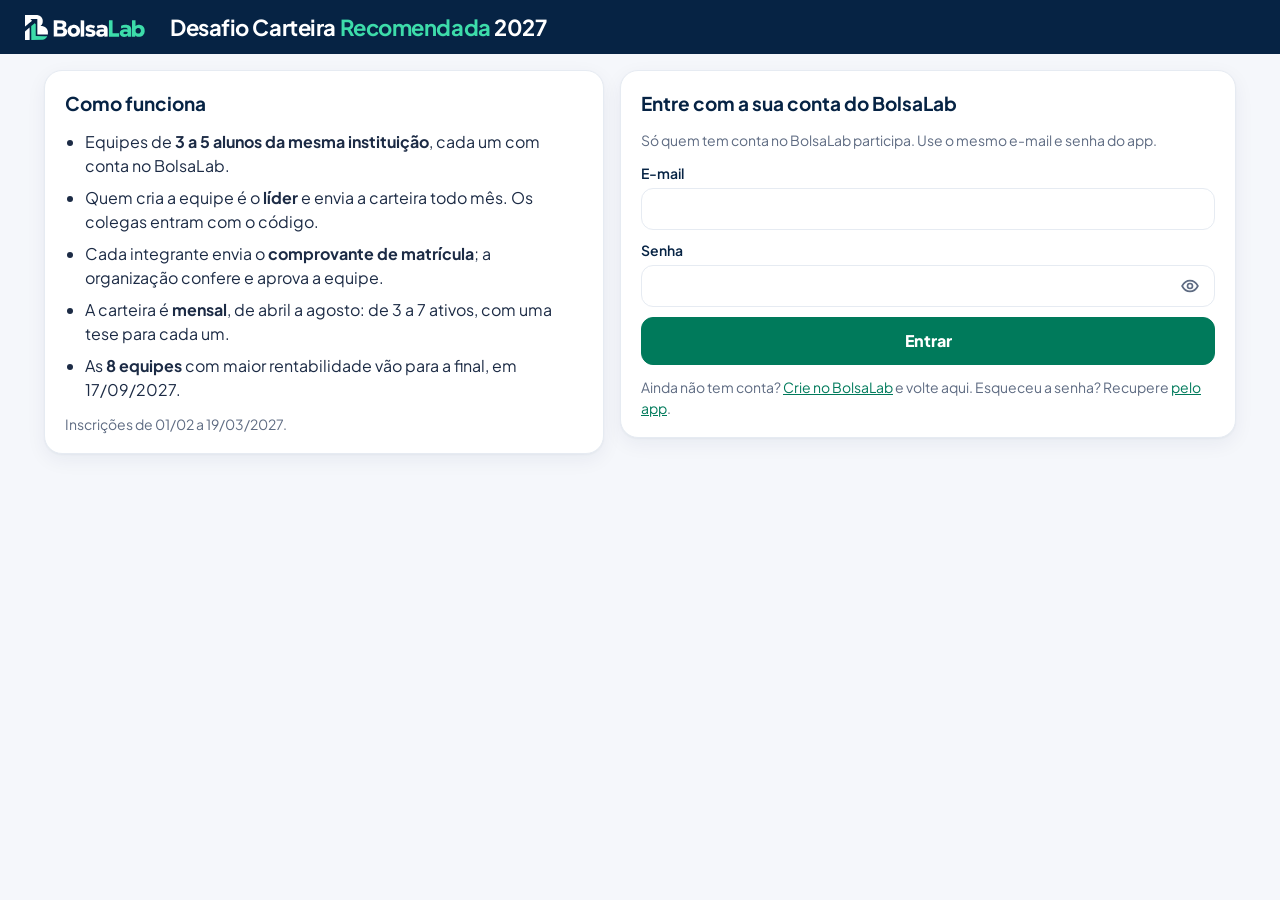
==== previa/index.html @ 8dae4046 "Prévia: editor da carteira (aba Carteira): ativos, comprado/vendido, percentuais, teses, cenário, co" ====
<!doctype html>
<html lang="pt-BR">
<head>
<meta charset="utf-8">
<meta name="viewport" content="width=device-width, initial-scale=1">
<meta name="robots" content="noindex, nofollow">
<title>Inscrição · Desafio Carteira Recomendada 2027</title>
<link rel="icon" href="../favicon.svg" type="image/svg+xml">
<link rel="stylesheet" href="estilo.css?v=202611220356">
</head>
<body>
<header class="topo">
  <div class="topo-dentro">
    <div class="topo-linha">
      <a href="https://bolsalab.app/"><img src="../logo.svg" alt="BolsaLab" width="122" height="26"></a>
      <span id="topo-direita"></span>
    </div>
    <div class="topo-titulo"><h1>Desafio Carteira <em>Recomendada</em> 2027</h1>
    <p>Inscrição das equipes</p></div>
  </div>
</header>
<main id="tela" aria-live="polite"><p class="carregando">Carregando…</p></main>

<script src="supabase-2.118.0.js"></script>
<script src="carteira.js?v=202611220356"></script>
<script src="olho.js?v=202611220356"></script>
<script>
// Área de inscrição do desafio (versão de teste: só testadores conseguem agir enquanto o desafio estiver fechado).
// As regras de verdade estão no banco (migrações 053 e 054); esta página só chama as funções.
const SUPABASE_URL = 'https://pvkhqfomfmhtdmvbzohq.supabase.co';
const SUPABASE_KEY = 'sb_publishable_BfV3fJAiDJQMpwXkD8vZRw_EBL-Z95n';   // chave pública
const APP = 'https://bolsalab.app';
const sb = supabase.createClient(SUPABASE_URL, SUPABASE_KEY);

const tela = document.getElementById('tela');
const topoDireita = document.getElementById('topo-direita');
const params = new URLSearchParams(location.search);
let estado = { sessao: null, situacao: null, equipe: null, ies: [], perfil: null, aba: params.get('codigo') ? 'entrar' : 'criar', recado: '' };

const esc = (s) => String(s ?? '').replace(/[&<>"']/g, (c) => ({ '&': '&amp;', '<': '&lt;', '>': '&gt;', '"': '&quot;', "'": '&#39;' }[c]));
const msgErro = (e) => (e?.message || 'Algo deu errado. Tente de novo.').replace(/^.*?ERROR:\s*/, '');

async function rpc(nome, args) {
  const { data, error } = await sb.rpc(nome, args);
  if (error) throw error;
  return data;
}

async function carregar() {
  const { data: { session } } = await sb.auth.getSession();
  estado.sessao = session;
  if (!session) return desenhar();
  try {
    const [situacao, equipe, ies, perfil, convites] = await Promise.all([
      rpc('desafio_situacao'),
      rpc('desafio_minha_equipe'),
      sb.from('desafio_ies').select('id, nome, sigla').eq('ativa', true).order('nome').then((r) => r.data ?? []),
      sb.from('perfis').select('nome, curso, instituicao_id').eq('user_id', session.user.id).maybeSingle()
        .then((r) => r.error ? sb.from('perfis').select('nome, curso').eq('user_id', session.user.id).maybeSingle().then((x) => x.data) : r.data),
      rpc('desafio_meus_convites').catch(() => []),
    ]);
    Object.assign(estado, { situacao, equipe, ies, perfil, convites: convites ?? [] });
  } catch (e) {
    estado.recado = msgErro(e);
  }
  desenhar();
}

function colunas(n) { tela.className = n > 1 ? `colunas-${n}` : ''; }

function desenhar() {
  const s = estado;
  colunas(1);
  const abas = s.equipe ? `<nav class="abas-topo" aria-label="Seções">
      <button data-aba-topo="equipe" aria-current="${s.abaTopo !== 'carteira' ? 'page' : 'false'}">Equipe</button>
      <button data-aba-topo="carteira" aria-current="${s.abaTopo === 'carteira' ? 'page' : 'false'}">Carteira</button></nav>` : '';
  topoDireita.innerHTML = s.sessao
    ? `${abas}${s.situacao?.testador && !s.situacao?.liberado ? '<span class="faixa-teste">MODO TESTE</span> ' : ''}<button class="sair" id="sair">Sair</button>`
    : '';
  topoDireita.querySelectorAll('[data-aba-topo]').forEach((b) => b.addEventListener('click', () => { s.abaTopo = b.dataset.abaTopo; desenhar(); }));
  document.getElementById('sair')?.addEventListener('click', async () => { await sb.auth.signOut(); location.reload(); });

  if (!s.sessao) return desenharEntrada();
  const recado = s.recado ? `<p class="${s.recadoOk ? 'ok' : 'erro'}" role="alert">${esc(s.recado)}</p>` : '';
  s.recado = ''; s.recadoOk = false;

  const podeAgir = s.situacao && (s.situacao.testador || s.situacao.inscricoes_abertas);
  if (s.equipe && s.abaTopo === 'carteira') {
    if (!cart.pronto) { tela.innerHTML = '<p class="carregando">Carregando a carteira…</p>'; abrirCarteira().then(desenhar).catch((e) => { s.recado = msgErro(e); s.abaTopo = 'equipe'; desenhar(); }); return; }
    tela.className = 'carteira-grade';
    tela.innerHTML = recado + htmlCarteira();
    ligarCarteira();
    return;
  }
  if (s.equipe) { colunas(3); tela.innerHTML = recado + htmlEquipe(!!podeAgir); ligarEquipe(); ligarCpf(); return; }
  if (!podeAgir) {
    const inicio = s.situacao ? new Date(s.situacao.inscricoes_inicio).toLocaleDateString('pt-BR') : '01/02/2027';
    tela.innerHTML = recado + `<section class="cartao"><h2>As inscrições ainda não abriram</h2>
      <p>As inscrições das equipes começam em <strong>${inicio}</strong>. Sua conta no BolsaLab já está pronta: quando abrir, é só voltar aqui.</p>
      <p class="suave">Enquanto isso, treine no <a href="${APP}">simulador</a> e chame os colegas da equipe para criarem a conta deles.</p></section>`;
    return;
  }
  // convidado: primeiro responde o convite; só depois de recusar aparecem criar equipe e código
  if (s.convites?.length) {
    tela.className = 'estreito';
    tela.innerHTML = recado + htmlConvitesRecebidos();
    ligarConvitesRecebidos();
    ligarCpf();
    return;
  }
  colunas(2);
  tela.innerHTML = recado + htmlComoFunciona() + htmlSemEquipe();
  ligarSemEquipe();
  ligarCpf();
}

// ---------------------------------------------------------------- entrar
function desenharEntrada() {
  colunas(2);
  tela.innerHTML = htmlComoFunciona() + `<section class="cartao">
    <h2>Entre com a sua conta do BolsaLab</h2>
    <p class="suave">Só quem tem conta no BolsaLab participa. Use o mesmo e-mail e senha do app.</p>
    <form id="form-entrar" class="cartao" style="padding:0;box-shadow:none;border:0">
      <label>E-mail <input type="email" name="email" autocomplete="email" required></label>
      <label>Senha <input type="password" name="senha" autocomplete="current-password" required></label>
      <p id="erro-entrar" class="erro" role="alert" hidden></p>
      <button class="botao botao-principal" type="submit">Entrar</button>
    </form>
    <p class="suave">Ainda não tem conta? <a href="${APP}">Crie no BolsaLab</a> e volte aqui. Esqueceu a senha? Recupere <a href="${APP}">pelo app</a>.</p>
  </section>`;
  document.getElementById('form-entrar').addEventListener('submit', async (ev) => {
    ev.preventDefault();
    const f = new FormData(ev.target), botao = ev.target.querySelector('button'), erro = document.getElementById('erro-entrar');
    botao.disabled = true; erro.hidden = true;
    const { error } = await sb.auth.signInWithPassword({ email: String(f.get('email')).trim(), password: String(f.get('senha')) });
    botao.disabled = false;
    if (error) { erro.textContent = /invalid/i.test(error.message) ? 'E-mail ou senha incorretos.' : msgErro(error); erro.hidden = false; return; }
    tela.innerHTML = '<p class="carregando">Carregando…</p>';
    carregar();
  });
}

// ---------------------------------------------------------------- sem equipe
function opcoesIes() {
  const minha = estado.perfil?.instituicao_id;
  return '<option value="">Escolha a sua instituição</option>' +
    estado.ies.map((i) => `<option value="${i.id}" ${i.id === minha ? 'selected' : ''}>${esc(i.nome)}${i.sigla ? ` (${esc(i.sigla)})` : ''}</option>`).join('');
}
function camposAluno() {
  return `<div class="trio">
    <label>Seu curso <input name="curso" maxlength="80" required value="${esc(estado.rascunho?.curso ?? estado.perfil?.curso ?? '')}" placeholder="Ex.: Economia"></label>
    <label>Período <input name="periodo" maxlength="20" required value="${esc(estado.rascunho?.periodo ?? '')}" placeholder="Ex.: 5º"></label>
  <label>CPF <input name="cpf" class="campo-cpf" inputmode="numeric" autocomplete="off" required maxlength="14" pattern="\\d{3}\\.\\d{3}\\.\\d{3}-\\d{2}" placeholder="000.000.000-00" value="${esc(estado.rascunho?.cpf ?? '')}"></label>
  </div>
  <p class="suave" style="margin-top:-4px">Só a organização vê o seu CPF. Cada CPF se inscreve uma vez.</p>`;
}

// 12345678909 -> 123.456.789-09 enquanto digita
function mascaraCpf(campo) {
  campo.addEventListener('input', () => {
    const d = campo.value.replace(/\D/g, '').slice(0, 11);
    campo.value = d.replace(/^(\d{3})(\d)/, '$1.$2').replace(/^(\d{3})\.(\d{3})(\d)/, '$1.$2.$3').replace(/\.(\d{3})(\d{1,2})$/, '.$1-$2');
  });
}
// confere os dígitos verificadores (o banco confere de novo)
function cpfValido(v) {
  const d = String(v).replace(/\D/g, '');
  if (d.length !== 11 || /^(\d)\1{10}$/.test(d)) return false;
  for (const k of [0, 1]) {
    let s = 0;
    for (let i = 0; i < 9 + k; i++) s += Number(d[i]) * (10 + k - i);
    if ((s * 10) % 11 % 10 !== Number(d[9 + k])) return false;
  }
  return true;
}
function ligarCpf() { tela.querySelectorAll('.campo-cpf').forEach(mascaraCpf); }
function htmlConvitesRecebidos() {
  const destaque = Number(params.get('convite'));
  return `<section class="cartao">
    <h2>Você foi convidado</h2>
    <p class="suave">Para entrar na equipe, informe sua instituição, curso, período e CPF e aceite. Se não conhece a equipe, recuse: aí você poderá criar a sua ou entrar com um código.</p>
    ${estado.convites.map((c) => `<form class="convite-recebido ${c.id === destaque ? 'convite-destaque' : ''}" data-convite="${c.id}">
      <div class="convite-quem">
        <span class="avatar">${c.foto ? `<img src="${esc(c.foto)}" alt="">` : esc((c.lider || '?')[0])}</span>
        <div><strong>${esc(c.equipe)}</strong>
          <div class="suave">${esc(c.lider)} (líder) · ${esc(c.ies)} · ${c.integrantes} de 5</div></div>
      </div>
      <label>Sua instituição <select name="ies" required>${opcoesIes()}</select></label>
      ${camposAluno()}
      <div class="convite-botoes">
        <button class="botao botao-principal" type="submit">Aceitar e entrar</button>
        <button class="botao" type="button" data-recusar="${c.id}">Recusar</button>
      </div>
    </form>`).join('')}
  </section>`;
}
function ligarConvitesRecebidos() {
  tela.querySelectorAll('form[data-convite]').forEach((f) => f.addEventListener('submit', (ev) => {
    ev.preventDefault();
    const d = new FormData(f);
    if (!cpfValido(d.get('cpf'))) { estado.recado = 'CPF inválido. Confira os números.'; return desenhar(); }
    acao(() => rpc('desafio_responder_convite', { p_convite_id: Number(f.dataset.convite), p_aceitar: true, p_curso: d.get('curso'), p_periodo: d.get('periodo'), p_cpf: d.get('cpf'), p_ies_id: Number(d.get('ies')) || null }), 'Você entrou na equipe!');
  }));
  tela.querySelectorAll('[data-recusar]').forEach((b) => b.addEventListener('click', () =>
    confirmarDuasVezes(b, 'Recusar mesmo?', () => acao(() => rpc('desafio_responder_convite', { p_convite_id: Number(b.dataset.recusar), p_aceitar: false }), 'Convite recusado.'))));
}
function htmlComoFunciona() {
  return `<section class="cartao">
    <h2>Como funciona</h2>
    <ul class="como">
      <li>Equipes de <strong>3 a 5 alunos da mesma instituição</strong>, cada um com conta no BolsaLab.</li>
      <li>Quem cria a equipe é o <strong>líder</strong> e envia a carteira todo mês. Os colegas entram com o código.</li>
      <li>Cada integrante envia o <strong>comprovante de matrícula</strong>; a organização confere e aprova a equipe.</li>
      <li>A carteira é <strong>mensal</strong>, de abril a agosto: de 3 a 7 ativos, com uma tese para cada um.</li>
      <li>As <strong>8 equipes</strong> com maior rentabilidade vão para a final, em 17/09/2027.</li>
    </ul>
    <p class="suave">Inscrições de 01/02 a 19/03/2027.</p>
  </section>`;
}
function htmlSemEquipe() {
  const criar = estado.aba === 'criar';
  return `<section class="cartao">
    <h2>Olá, ${esc((estado.perfil?.nome || '').split(' ')[0] || 'tudo bem')}!</h2>
    <p class="suave">Crie a sua equipe ou entre na de um colega com o código.</p>
    <div class="abas" role="tablist">
      <button role="tab" aria-selected="${criar}" data-aba="criar">Criar equipe</button>
      <button role="tab" aria-selected="${!criar}" data-aba="entrar">Tenho um código</button>
    </div>
    ${criar ? `<form id="form-criar" class="cartao" style="padding:0;box-shadow:none;border:0">
        <label>Nome da equipe <input name="nome" maxlength="30" required placeholder="Até 30 caracteres"></label>
        <label>Instituição <select name="ies" required>${opcoesIes()}</select></label>
        ${camposAluno()}
        <button class="botao botao-principal" type="submit">Criar equipe</button>
      </form>`
    : `<form id="form-entrar-equipe" class="cartao" style="padding:0;box-shadow:none;border:0">
        <label>Código da equipe <input name="codigo" required placeholder="Ex.: K7QM-3XPA" autocapitalize="characters" value="${esc(params.get('codigo') ?? '')}"></label>
        <label>Sua instituição <select name="ies" required>${opcoesIes()}</select></label>
        ${camposAluno()}
        <button class="botao botao-principal" type="submit">Entrar na equipe</button>
      </form>`}
  </section>`;
}
function ligarSemEquipe() {
  tela.querySelectorAll('[data-aba]').forEach((b) => b.addEventListener('click', () => { estado.aba = b.dataset.aba; desenhar(); }));
  enviar('form-criar', (f) => rpc('desafio_criar_equipe', { p_nome: f.get('nome'), p_ies_id: Number(f.get('ies')) || null, p_curso: f.get('curso'), p_periodo: f.get('periodo'), p_cpf: f.get('cpf') }), 'Equipe criada! Agora convide os colegas com o código.',
    async (f) => {
      // evita equipes duplicadas: quem recebeu o código do líder deve entrar, não criar outra
      const escolha = await perguntar(f.get('nome'));
      if (escolha === 'codigo') {
        estado.rascunho = { curso: f.get('curso'), periodo: f.get('periodo'), cpf: f.get('cpf') };
        estado.aba = 'entrar'; desenhar();
        document.querySelector('#form-entrar-equipe input[name=codigo]')?.focus();
      }
      return escolha === 'criar';
    });
  enviar('form-entrar-equipe', (f) => rpc('desafio_entrar_equipe', { p_codigo: f.get('codigo'), p_curso: f.get('curso'), p_periodo: f.get('periodo'), p_cpf: f.get('cpf'), p_ies_id: Number(f.get('ies')) || null }), 'Você entrou na equipe!');
}

// ---------------------------------------------------------------- com equipe
const SITUACAO = {
  formando: ['Em formação', 'selo-espera'], aprovada: ['Aprovada', 'selo-ok'], recusada: ['Recusada', 'selo-nao'],
};
const COMPROVANTE = {
  pendente: ['Sem comprovante', 'selo-espera'], enviado: ['Em análise', 'selo-espera'],
  aprovado: ['Aprovado', 'selo-ok'], recusado: ['Recusado', 'selo-nao'],
};
function htmlEquipe(gestao) {
  const e = estado.equipe, eu = estado.sessao.user.id;
  const membros = e.integrantes ?? [];
  const meu = membros.find((m) => m.user_id === eu);
  const [sit, sitClasse] = SITUACAO[e.situacao] ?? [e.situacao, 'selo-espera'];
  const link = `${location.origin}${location.pathname}?codigo=${encodeURIComponent(e.codigo)}`;
  const qtd = membros.length, comprovantesOk = membros.filter((m) => m.comprovante === 'aprovado').length;
  const passos = [
    [qtd >= 3, `Ter de 3 a 5 integrantes (agora: ${qtd})`],
    [membros.every((m) => m.comprovante !== 'pendente'), 'Todos enviarem o comprovante de matrícula'],
    [comprovantesOk === qtd, 'A organização aprovar os comprovantes'],
    [e.situacao === 'aprovada', 'A organização aprovar a equipe'],
  ];
  return `<section class="cartao">
    <div class="equipe-topo">
      <div><h2>${esc(e.nome)}</h2><p class="suave">${esc(e.ies)}</p></div>
      <span class="selo ${sitClasse}">${sit}</span>
    </div>
    ${e.situacao === 'recusada' && e.motivo ? `<p class="erro">Motivo: ${esc(e.motivo)}</p>` : ''}
    ${e.situacao === 'aprovada' ? '<p class="ok">Equipe aprovada! A carteira de abril é enviada de 22 a 31/03/2027.</p>' : `
    <div><p style="font-weight:700;color:var(--marinho)">Para a equipe ser aprovada:</p>
      <ol class="passos">${passos.map(([feito, t]) => `<li class="${feito ? 'feito' : ''}">${t}</li>`).join('')}</ol></div>`}
    ${!gestao ? '<p class="suave">As inscrições terminaram: a equipe não pode mais ser alterada.</p>' : ''}
    ${gestao && e.eu_lider && qtd < 5 && e.situacao !== 'recusada' ? `<div>
      <div class="busca convidar-caixa">
        <label for="busca-colega" class="convidar-titulo">Convide os colegas</label>
        <div class="convidar-campo">
          <svg width="20" height="20" viewBox="0 0 24 24" fill="none" stroke="currentColor" stroke-width="2.2" stroke-linecap="round" aria-hidden="true"><circle cx="11" cy="11" r="6.5"/><path d="m16 16 4 4"/></svg>
          <input id="busca-colega" type="search" autocomplete="off" placeholder="Nome ou e-mail do colega" aria-describedby="busca-dica">
        </div>
        <ul id="sugestoes" class="sugestoes" role="listbox" hidden></ul>
        <p id="busca-dica" class="suave" style="margin-top:4px">O colega recebe o convite no BolsaLab e por e-mail. Ou mande o código da equipe:</p>
      </div>
      <div class="codigo"><strong>${esc(e.codigo)}</strong>
        <button class="botao" id="copiar-link" type="button">Copiar convite</button></div>
    </div>` : gestao && !e.eu_lider && qtd < 5 ? '<p class="suave">Só o líder convida colegas para a equipe.</p>' : ''}
  </section>

  <section class="cartao">
    <h2>Integrantes (${qtd} de 5) <span class="suave" style="font-weight:500">· comprovantes</span></h2>
    <ul class="integrantes">${[...membros].sort((a, b) => b.lider - a.lider).map((m) => {
      const [ct, cc] = COMPROVANTE[m.comprovante] ?? [m.comprovante, 'selo-espera'];
      const iniciais = esc((m.nome || '?').split(' ').map((p) => p[0]).slice(0, 2).join('').toUpperCase());
      return `<li class="${m.lider ? 'eh-lider' : ''}">
        <span class="avatar">${m.foto ? `<img src="${esc(m.foto)}" alt="">` : iniciais}</span>
        <div><div class="nome">${esc(m.nome || 'Sem nome')}${m.user_id === eu ? ' <span class="suave" style="font-weight:500">(você)</span>' : ''}
          ${m.lider ? '<span class="selo-lider"><svg width="13" height="13" viewBox="0 0 24 24" fill="currentColor" aria-hidden="true"><path d="M3 7l4.5 4L12 4l4.5 7L21 7l-2 12H5z"/></svg>Líder</span>' : ''}</div>
          <div class="suave">${esc(m.curso)} · ${esc(m.periodo)} per.</div>
          ${gestao && e.eu_lider && m.user_id !== eu ? `<div class="acoes-membro">
            <button class="botao-link" data-lider="${m.user_id}">Passar liderança</button>
            <button class="botao-link botao-perigo" data-remover="${m.user_id}">Remover</button></div>` : ''}
        </div>
        <span class="selo ${cc}">${ct}</span>
      </li>`; }).join('')}</ul>
    ${(e.convites ?? []).length ? `<div>
      <p style="font-weight:700;color:var(--marinho)">Convites esperando resposta</p>
      <ul class="integrantes">${e.convites.map((c) => `<li>
        <span class="avatar">${c.foto ? `<img src="${esc(c.foto)}" alt="">` : esc((c.nome || '?')[0])}</span>
        <div><div class="nome">${esc(c.nome)}</div>
          <div class="suave">${esc(c.email)} · ${c.email_situacao === 'enviado' ? 'app e e-mail' : 'só no app'}</div></div>
        ${gestao && e.eu_lider ? `<button class="botao-link botao-perigo" data-cancelar="${c.id}">Cancelar</button>` : '<span class="selo selo-espera">Pendente</span>'}
      </li>`).join('')}</ul></div>` : ''}
  </section>

  <div class="pilha">
  ${gestao && (e.meu_cpf === false || e.minha_ies === false) ? `<form class="cartao" id="form-cpf">
    <h2>Complete sua inscrição</h2>
    <p class="suave">A inscrição agora pede ${e.meu_cpf === false && e.minha_ies === false ? 'o CPF e a instituição' : e.meu_cpf === false ? 'o CPF' : 'a instituição'} de cada integrante.</p>
    ${e.minha_ies === false ? `<label>Sua instituição <select name="ies" required>${opcoesIes()}</select></label>` : ''}
    ${e.meu_cpf === false ? '<label>CPF <input name="cpf" class="campo-cpf" inputmode="numeric" autocomplete="off" required maxlength="14" placeholder="000.000.000-00"></label>' : ''}
    <button class="botao botao-principal" type="submit">Salvar</button>
  </form>` : ''}
  <section class="cartao">
    <h2>Seu comprovante de matrícula</h2>
    ${meu?.comprovante === 'enviado' ? '<p class="selo selo-espera" style="justify-self:start">Comprovante em análise</p><p class="suave">A organização vai conferir. Se for recusado, você poderá enviar outro.</p>'
      : meu?.comprovante === 'aprovado' ? '<p class="selo selo-ok" style="justify-self:start">Comprovante aprovado</p>'
      : !gestao ? '<p class="suave">O prazo de envio terminou.</p>'
      : `<p>${meu?.comprovante === 'recusado' ? 'Seu comprovante foi recusado. Envie outro, legível e do semestre atual.' : 'Envie um comprovante de matrícula de 2027 (PDF, JPG ou PNG, até 5 MB).'}</p>
    <label>Arquivo <input type="file" id="arquivo" accept="application/pdf,image/jpeg,image/png"></label>
    <button class="botao botao-principal" id="enviar-comprovante" type="button">Enviar comprovante</button>`}
  </section>

  ${gestao ? `<section class="cartao">
    <h2>Sair da equipe</h2>
    <p class="suave">${e.eu_lider && qtd > 1 ? 'Você é o líder: passe a liderança para outro integrante antes de sair.' : qtd === 1 ? 'Você é o único integrante: ao sair, a equipe deixa de existir.' : 'Você pode sair enquanto as inscrições estiverem abertas.'}</p>
    <button class="botao botao-perigo" id="sair-equipe" type="button" ${e.eu_lider && qtd > 1 ? 'disabled' : ''}>Sair da equipe</button>
  </section>` : ''}</div>`;
}
function ligarEquipe() {
  const e = estado.equipe;
  document.getElementById('copiar-link')?.addEventListener('click', async (ev) => {
    const link = `${location.origin}${location.pathname}?codigo=${encodeURIComponent(e.codigo)}`;
    const texto = `Entre na minha equipe "${e.nome}" no Desafio Carteira Recomendada 2027: ${link} (código ${e.codigo})`;
    try { await navigator.clipboard.writeText(texto); ev.target.textContent = 'Copiado!'; }
    catch { prompt('Copie o convite:', texto); }
  });
  tela.querySelectorAll('[data-lider]').forEach((b) => b.addEventListener('click', () =>
    confirmarDuasVezes(b, 'Confirmar?', () => acao(() => rpc('desafio_passar_lideranca', { p_user_id: b.dataset.lider }), 'Liderança passada.'))));
  tela.querySelectorAll('[data-remover]').forEach((b) => b.addEventListener('click', () =>
    confirmarDuasVezes(b, 'Confirmar remoção?', () => acao(() => rpc('desafio_remover_integrante', { p_user_id: b.dataset.remover }), 'Integrante removido.'))));
  const sair = document.getElementById('sair-equipe');
  sair?.addEventListener('click', () => confirmarDuasVezes(sair, 'Toque de novo para sair', () => acao(() => rpc('desafio_sair_equipe'), 'Você saiu da equipe.')));
  document.getElementById('enviar-comprovante')?.addEventListener('click', enviarComprovante);
  enviar('form-cpf', (f) => rpc('desafio_informar_dados', { p_cpf: f.get('cpf') || null, p_ies_id: Number(f.get('ies')) || null }), 'Inscrição completa.');
  tela.querySelectorAll('[data-cancelar]').forEach((b) => b.addEventListener('click', () =>
    confirmarDuasVezes(b, 'Cancelar convite?', () => acao(() => rpc('desafio_cancelar_convite', { p_convite_id: Number(b.dataset.cancelar) }), 'Convite cancelado.'))));
  ligarBusca();
}

// autopreenchimento: a partir de 4 letras, até 5 colegas (nome, foto e e-mail mascarado)
function ligarBusca() {
  const campo = document.getElementById('busca-colega'), lista = document.getElementById('sugestoes');
  if (!campo) return;
  let espera, pedido = 0;
  const mostrar = (html) => { lista.innerHTML = html; lista.hidden = !html; };
  campo.addEventListener('input', () => {
    clearTimeout(espera);
    const texto = campo.value.trim();
    if (texto.length < 4) return mostrar(texto ? '<li class="sugestao-vazia">Digite pelo menos 4 letras…</li>' : '');
    espera = setTimeout(async () => {
      const meu = ++pedido;
      try {
        const achados = await rpc('desafio_buscar_colega', { p_texto: texto });
        if (meu !== pedido) return;
        mostrar(achados.length ? achados.map((p) => `<li role="option">
            <span class="avatar">${p.foto ? `<img src="${esc(p.foto)}" alt="">` : esc((p.nome || '?')[0])}</span>
            <span><strong>${esc(p.nome || 'Sem nome')}</strong><span class="suave"> ${esc(p.email)}</span></span>
            ${p.convidado ? '<span class="selo selo-espera">Convidado</span>' : `<button class="botao" type="button" data-convidar="${p.user_id}">Convidar</button>`}
          </li>`).join('')
          : '<li class="sugestao-vazia">Ninguém encontrado. A pessoa precisa ter conta no BolsaLab e ainda não estar em uma equipe.</li>');
        lista.querySelectorAll('[data-convidar]').forEach((b) => b.addEventListener('click', () => convidar(b.dataset.convidar)));
      } catch (e) { if (meu === pedido) mostrar(`<li class="sugestao-vazia">${esc(msgErro(e))}</li>`); }
    }, 300);
  });
}

async function convidar(userId) {
  await acao(async () => {
    const id = await rpc('desafio_convidar', { p_user_id: userId });
    // o e-mail é um extra: se falhar ou passar do limite do dia, o convite continua valendo no app
    let email = null;
    try { const r = await sb.functions.invoke('desafio-convite', { body: { convite_id: id } }); email = r.data?.situacao; } catch { /* segue */ }
    return email;
  }, (email) => email === 'enviado' ? 'Convite enviado no BolsaLab e por e-mail.'
      : 'Convite enviado! O colega vai ver no BolsaLab (o e-mail não saiu agora, mas o convite vale do mesmo jeito).');
}

async function enviarComprovante() {
  const arquivo = document.getElementById('arquivo').files[0];
  if (!arquivo) { estado.recado = 'Escolha o arquivo do comprovante.'; return desenhar(); }
  if (arquivo.size > 5 * 1024 * 1024) { estado.recado = 'O arquivo passa de 5 MB.'; return desenhar(); }
  const ext = { 'application/pdf': 'pdf', 'image/jpeg': 'jpg', 'image/png': 'png' }[arquivo.type];
  if (!ext) { estado.recado = 'Envie PDF, JPG ou PNG.'; return desenhar(); }
  const caminho = `${estado.sessao.user.id}/comprovante-${Date.now()}.${ext}`;
  await acao(async () => {
    const { error } = await sb.storage.from('desafio-comprovantes').upload(caminho, arquivo, { contentType: arquivo.type });
    if (error) throw error;
    await rpc('desafio_registrar_comprovante', { p_caminho: caminho });
  }, 'Comprovante enviado. A organização vai conferir.');
}

// ---------------------------------------------------------------- utilidades
function confirmarDuasVezes(botao, texto, fazer) {
  if (botao.dataset.confirmar) return fazer();
  botao.dataset.confirmar = '1'; botao.dataset.original = botao.textContent; botao.textContent = texto;
  setTimeout(() => { if (botao.isConnected) { delete botao.dataset.confirmar; botao.textContent = botao.dataset.original; } }, 4000);
}
async function acao(fazer, sucesso) {
  tela.querySelectorAll('button').forEach((b) => (b.disabled = true));
  try { const r = await fazer(); estado.recado = typeof sucesso === 'function' ? sucesso(r) : sucesso; estado.recadoOk = true; }
  catch (e) { estado.recado = msgErro(e); }
  await carregar();
  window.scrollTo({ top: 0, behavior: 'smooth' });
}
function enviar(id, chamar, sucesso, antes) {
  document.getElementById(id)?.addEventListener('submit', async (ev) => {
    ev.preventDefault();
    const f = new FormData(ev.target);
    if (f.has('cpf') && !cpfValido(f.get('cpf'))) { estado.recado = 'CPF inválido. Confira os números.'; return desenhar(); }
    if (antes && !(await antes(f))) return;
    acao(() => chamar(f), sucesso);
  });
}

// pergunta antes de criar: criar mesmo, ou entrar com o código do líder? -> 'criar' | 'codigo' | null
function perguntar(nome) {
  return new Promise((resolver) => {
    const d = document.createElement('dialog');
    d.className = 'pergunta';
    d.setAttribute('aria-labelledby', 'pergunta-titulo');
    d.innerHTML = `<h2 id="pergunta-titulo">Criar uma equipe nova?</h2>
      <p>Você vai criar a equipe <strong>${esc(nome)}</strong> e será o <strong>líder</strong>.</p>
      <p class="suave">Se um colega já criou a equipe de vocês, não crie outra: peça o código para o líder e entre com ele.</p>
      <div class="pergunta-botoes">
        <button class="botao botao-principal" value="criar">Sim, criar a equipe</button>
        <button class="botao" value="codigo">Tenho o código do líder</button>
        <button class="botao-link" value="">Cancelar</button>
      </div>`;
    document.body.append(d);
    d.querySelectorAll('button').forEach((b) => b.addEventListener('click', () => d.close(b.value)));
    d.addEventListener('close', () => { resolver(d.returnValue || null); d.remove(); });
    d.addEventListener('click', (e) => { if (e.target === d) d.close(''); });
    d.showModal();
  });
}

sb.auth.onAuthStateChange((evento) => { if (evento === 'SIGNED_OUT') location.reload(); });
carregar();
</script>
</body>
</html>
---- previa/estilo.css ----
@font-face { font-family: 'Jakarta'; src: url(../fontes/plus-jakarta-sans-latin-wght-normal.woff2) format('woff2'); font-weight: 200 800; font-display: swap; }
@font-face { font-family: 'Jakarta'; src: url(../fontes/plus-jakarta-sans-latin-ext-wght-normal.woff2) format('woff2'); font-weight: 200 800; font-display: swap; unicode-range: U+0100-024F; }
:root {
  --fundo: #F5F7FB; --cartao: #FFFFFF; --marinho: #062344; --texto: #1C2B45; --suave: #5E6B82; --linha: #E6EBF2;
  --verde: #007A5B; --verde-claro: #3DDCAA; --verde-fundo: #E2F4EE; --verde-texto: #006B50;
  --ambar-fundo: #FFF6DB; --ambar-texto: #8A5A00; --vermelho: #C53030; --vermelho-fundo: #FDECEC; --campo: #FFFFFF;
  --sombra: 0 1px 2px rgb(16 40 80 / .04), 0 6px 20px rgb(16 40 80 / .06);
}
@media (prefers-color-scheme: dark) {
  :root:not([data-theme="light"]) {
    --fundo: #0C1424; --cartao: #142036; --marinho: #E8EEF8; --texto: #DCE4F0; --suave: #9DAAC0; --linha: #24324D;
    --verde: #2FC496; --verde-fundo: #12382F; --verde-texto: #8ED6BD; --ambar-fundo: #3A2E0F; --ambar-texto: #F5C451;
    --vermelho: #F08080; --vermelho-fundo: #3A1A1D; --campo: #0F1A2E; --sombra: none;
  }
}
* { box-sizing: border-box; }
html, body { margin: 0; }
body { background: var(--fundo); color: var(--texto); font-family: 'Jakarta', system-ui, sans-serif; font-size: 16px; line-height: 1.5; }
a { color: var(--verde); }
.topo { background: #062344; color: #fff; padding: 18px 16px 26px; }
.topo-dentro { max-width: 640px; margin: 0 auto; }
.topo-linha { display: flex; justify-content: space-between; align-items: center; gap: 12px; }
.topo img { height: 26px; display: block; }
.topo h1 { margin: 18px 0 4px; font-size: clamp(24px, 6vw, 32px); line-height: 1.1; letter-spacing: -0.02em; }
.topo h1 em { font-style: normal; color: #3DDCAA; }
.topo p { margin: 0; color: #B9C7DD; }
.faixa-teste { display: inline-block; font-size: 12px; font-weight: 800; letter-spacing: 1px; background: #F5C451; color: #062344; padding: 3px 10px; border-radius: 999px; }
.sair { background: none; border: 1px solid rgba(255,255,255,.3); color: #fff; border-radius: 10px; padding: 6px 12px; font: inherit; font-size: 14px; cursor: pointer; }
main { max-width: 640px; margin: -12px auto 0; padding: 0 16px 48px; display: grid; gap: 16px; }
.cartao { background: var(--cartao); border-radius: 18px; box-shadow: var(--sombra); padding: 20px; display: grid; gap: 14px; border: 1px solid var(--linha); }
.cartao h2 { margin: 0; font-size: 19px; color: var(--marinho); }
.cartao p { margin: 0; }
.suave { color: var(--suave); font-size: 14px; }
label { display: grid; gap: 6px; font-weight: 600; font-size: 14px; color: var(--marinho); }
input, select { font: inherit; font-weight: 500; color: var(--texto); background: var(--campo); border: 1.5px solid var(--linha); border-radius: 12px; padding: 12px 14px; min-height: 48px; width: 100%; }
input:focus, select:focus { outline: 3px solid color-mix(in srgb, var(--verde) 35%, transparent); border-color: var(--verde); }
.dupla { display: grid; grid-template-columns: 1fr 1fr; gap: 12px; }
.trio { display: grid; grid-template-columns: 1.3fr .7fr 1.2fr; gap: 12px; }
@media (max-width: 600px) { .trio { grid-template-columns: 1fr 1fr; } .trio label:last-child { grid-column: 1 / -1; } }
.botao { font: inherit; font-weight: 800; border: 1.5px solid var(--linha); background: var(--cartao); color: var(--marinho); border-radius: 12px; min-height: 48px; padding: 0 18px; cursor: pointer; }
.botao-principal { background: var(--verde); border-color: var(--verde); color: #fff; }
@media (prefers-color-scheme: dark) { :root:not([data-theme="light"]) .botao-principal { color: #062344; } }
.botao-perigo { color: var(--vermelho); }
.botao:disabled { opacity: .5; cursor: default; }
.botao-link { background: none; border: 0; color: var(--verde); font: inherit; font-weight: 700; cursor: pointer; padding: 0; text-decoration: underline; }
.erro { background: var(--vermelho-fundo); color: var(--vermelho); padding: 10px 14px; border-radius: 12px; font-weight: 600; font-size: 14px; }
.ok { background: var(--verde-fundo); color: var(--verde-texto); padding: 10px 14px; border-radius: 12px; font-weight: 600; font-size: 14px; }
.abas { display: grid; grid-template-columns: 1fr 1fr; background: var(--linha); border-radius: 12px; padding: 4px; gap: 4px; }
.abas button { font: inherit; font-weight: 700; border: 0; border-radius: 9px; padding: 10px; background: none; color: var(--suave); cursor: pointer; }
.abas button[aria-selected="true"] { background: var(--cartao); color: var(--marinho); box-shadow: var(--sombra); }
.selo { display: inline-block; font-size: 12px; font-weight: 800; padding: 3px 10px; border-radius: 999px; }
.selo-ok { background: var(--verde-fundo); color: var(--verde-texto); }
.selo-espera { background: var(--ambar-fundo); color: var(--ambar-texto); }
.selo-nao { background: var(--vermelho-fundo); color: var(--vermelho); }
.equipe-topo { display: flex; justify-content: space-between; align-items: start; gap: 12px; flex-wrap: wrap; }
.codigo { display: flex; align-items: center; gap: 10px; flex-wrap: wrap; background: var(--fundo); border: 1.5px dashed var(--linha); border-radius: 12px; padding: 12px 14px; }
.codigo { justify-content: space-between; padding: 8px 8px 8px 14px; }
.codigo .botao { min-height: 38px; padding: 0 12px; font-size: 14px; }
.codigo strong { font-size: 20px; letter-spacing: 2px; color: var(--marinho); font-variant-numeric: tabular-nums; }
.integrantes { list-style: none; margin: 0; padding: 0; }
.integrantes li { display: grid; grid-template-columns: 40px 1fr auto; gap: 12px; align-items: center; padding: 12px 0; border-top: 1px solid var(--linha); }
.integrantes li:first-child { border-top: 0; }
.integrantes li.eh-lider { background: var(--verde-fundo); border: 1.5px solid var(--verde); border-radius: 12px; padding-left: 10px; padding-right: 10px; margin: 2px 0 6px; }
.integrantes li.eh-lider + li { border-top: 0; }
.integrantes li.eh-lider .avatar { background: var(--verde); color: var(--cartao); box-shadow: 0 0 0 3px var(--cartao); }
.selo-lider { display: inline-flex; align-items: center; gap: 4px; margin-left: 6px; vertical-align: 2px; font-size: 11px; font-weight: 800; letter-spacing: .5px; text-transform: uppercase; color: var(--cartao); background: var(--verde); padding: 2px 8px; border-radius: 999px; }
.avatar { width: 40px; height: 40px; border-radius: 50%; background: var(--verde-fundo); color: var(--verde-texto); display: grid; place-items: center; font-weight: 800; overflow: hidden; }
.avatar img { width: 100%; height: 100%; object-fit: cover; }
.integrantes .nome { font-weight: 700; color: var(--marinho); }
.acoes-membro { display: flex; gap: 8px; flex-wrap: wrap; margin-top: 4px; }
.acoes-membro button { font-size: 13px; }
.passos { margin: 0; padding-left: 20px; display: grid; gap: 6px; }
.passos li.feito { color: var(--suave); text-decoration: line-through; }
.carregando { text-align: center; color: var(--suave); padding: 40px 0; }
.sr { position: absolute; width: 1px; height: 1px; overflow: hidden; clip: rect(0 0 0 0); }
@media (max-width: 480px) { .dupla { grid-template-columns: 1fr; } }
/* computador: cabeçalho numa linha e cartões lado a lado, tudo cabendo na tela */
@media (min-width: 900px) {
  .topo { padding: 14px 24px; }
  .topo-dentro { max-width: 1240px; display: grid; grid-template-columns: auto 1fr auto; align-items: center; gap: 24px; }
  .topo-linha { display: contents; }
  .topo-linha > a { order: 1; } #topo-direita { order: 3; }
    .topo h1 { margin: 0; font-size: 22px; }
  .topo-titulo p { display: none; }
  .topo-titulo { order: 2; }
  main { max-width: 1240px; margin: 20px auto 0; padding: 0 24px 24px; align-items: start; }
  main.colunas-2 { grid-template-columns: minmax(0, 1fr) minmax(0, 1.1fr); }
  main.colunas-3 { grid-template-columns: minmax(0, 1.05fr) minmax(0, 1fr) minmax(0, .95fr); }
  main > .erro, main > .ok { grid-column: 1 / -1; }
  main.estreito { max-width: 680px; }
  .pilha { display: grid; gap: 16px; align-content: start; }
  .cartao { padding: 18px 20px; gap: 12px; }
  .integrantes li { padding: 8px 0; grid-template-columns: 34px 1fr auto; }
  .avatar { width: 34px; height: 34px; font-size: 13px; }
  .passos { gap: 0; font-size: 14px; }
  .convidar-caixa { padding: 10px 12px; }
  .convidar-titulo { margin-bottom: 6px; }
  main { margin-top: 16px; padding-bottom: 16px; gap: 16px; }
  input, select { min-height: 42px; padding: 8px 12px; }
  label { gap: 4px; }
  form.cartao { gap: 10px !important; }
  main.colunas-3 { grid-template-columns: minmax(0, .95fr) minmax(0, 1.4fr) minmax(0, .8fr); }
  .integrantes .suave { display: inline; }
  .acoes-membro { display: inline-flex; margin: 0 0 0 10px; gap: 10px; }
}
.como { margin: 0; padding-left: 20px; display: grid; gap: 8px; }
.busca { position: relative; }
.convidar-caixa { background: var(--verde-fundo); border: 2px solid var(--verde); border-radius: 14px; padding: 12px; }
.convidar-titulo { font-size: 16px; font-weight: 800; color: var(--verde-texto); margin-bottom: 8px; }
.convidar-campo { position: relative; }
.convidar-campo svg { position: absolute; left: 14px; top: 50%; transform: translateY(-50%); color: var(--verde); pointer-events: none; }
.convidar-campo input { padding-left: 44px; min-height: 50px; font-size: 16px; border: 2px solid var(--verde); background: var(--campo); }
.sugestoes[hidden] { display: none; }
.convidar-caixa .sugestoes { top: auto; margin-top: 6px; left: 12px; right: 12px; }
.convidar-caixa #busca-dica { color: var(--verde-texto); }
.sugestoes { position: absolute; left: 0; right: 0; top: 52px; z-index: 5; list-style: none; margin: 0; padding: 4px; border: 1.5px solid var(--linha); border-radius: 12px; background: var(--cartao); box-shadow: var(--sombra); display: grid; gap: 2px; }
.sugestoes li { display: grid; grid-template-columns: 34px 1fr auto; gap: 10px; align-items: center; padding: 6px 8px; border-radius: 8px; }
.sugestoes li:hover { background: var(--fundo); }
.sugestoes .avatar { width: 34px; height: 34px; font-size: 13px; }
.sugestoes .botao { min-height: 36px; padding: 0 12px; font-size: 14px; }
.sugestoes .sugestao-vazia { display: block; color: var(--suave); font-size: 14px; }
.convite-recebido { display: grid; gap: 10px; padding: 14px; border: 1.5px solid var(--linha); border-radius: 14px; }
.convite-destaque { border-color: var(--verde); }
.convite-quem { display: grid; grid-template-columns: 40px 1fr; gap: 10px; align-items: center; }
.convite-botoes { display: grid; grid-template-columns: 2fr 1fr; gap: 10px; }
dialog.pergunta { border: 0; border-radius: 18px; padding: 24px; width: min(440px, calc(100vw - 32px)); background: var(--cartao); color: var(--texto); box-shadow: 0 20px 60px rgb(0 0 0 / .3); }
dialog.pergunta::backdrop { background: rgb(6 35 68 / .55); }
dialog.pergunta h2 { margin: 0 0 10px; font-size: 20px; color: var(--marinho); }
dialog.pergunta p { margin: 0 0 10px; }
.pergunta-botoes { display: grid; gap: 10px; margin-top: 16px; }
.pergunta-botoes .botao-link { justify-self: center; margin-top: 2px; }
/* campo de senha com o olho para mostrar ou esconder */
.campo-senha { position: relative; display: block; }
.campo-senha input { padding-right: 50px; }
.campo-senha-olho { position: absolute; right: 4px; top: 50%; transform: translateY(-50%); width: 42px; height: 42px; display: grid; place-items: center; border: 0; background: transparent; color: var(--suave); border-radius: 10px; cursor: pointer; }
.campo-senha-olho:hover, .campo-senha-olho[aria-pressed="true"] { color: var(--verde); }
/* abas no topo (Equipe | Carteira) */
#topo-direita { display: flex; align-items: center; gap: 8px; flex-wrap: wrap; justify-content: flex-end; }
.abas-topo { display: inline-flex; background: rgba(255,255,255,.1); border-radius: 12px; padding: 3px; gap: 2px; margin-right: 6px; }
.abas-topo button { font: inherit; font-weight: 700; font-size: 14px; border: 0; background: none; color: #B9C7DD; padding: 6px 14px; border-radius: 9px; cursor: pointer; }
.abas-topo button[aria-current="page"] { background: #3DDCAA; color: #062344; }
/* editor da carteira */
main.carteira-grade { display: grid; gap: 16px; align-items: start; }
@media (min-width: 900px) { main.carteira-grade { grid-template-columns: minmax(0, 1fr) minmax(0, 1.35fr) minmax(0, .85fr); } }
main.carteira-grade > .erro, main.carteira-grade > .ok { grid-column: 1 / -1; }
.carteira-cabeca select { justify-self: start; width: auto; min-height: 40px; font-weight: 800; color: var(--marinho); }
.carteira-cabeca strong { font-size: 17px; color: var(--marinho); }
.posicoes { list-style: none; margin: 0; padding: 0; display: grid; gap: 6px; }
.posicoes li { display: grid; grid-template-columns: 1fr 64px 14px; gap: 6px; align-items: center; border: 1.5px solid var(--linha); border-radius: 12px; padding: 4px 8px 4px 4px; }
.posicoes li.ativa { border-color: var(--verde); background: var(--verde-fundo); }
.posicao-abrir { font: inherit; text-align: left; background: none; border: 0; padding: 6px 8px; border-radius: 9px; cursor: pointer; color: var(--texto); display: flex; flex-wrap: wrap; gap: 0 8px; align-items: baseline; }
.posicao-abrir strong { color: var(--marinho); }
.posicao-abrir .suave { font-size: 12px; }
.tese-estado { margin-left: auto; font-size: 12px; font-weight: 700; color: var(--ambar-texto); }
.tese-estado.certo { color: var(--verde-texto); }
.peso { min-height: 38px !important; padding: 6px 8px !important; text-align: right; font-weight: 800; font-size: 16px; }
.pct { font-weight: 700; color: var(--suave); }
.busca-ativo input { min-height: 42px; border-style: dashed; }
.cenario-abrir { border: 1.5px dashed var(--linha); width: 100%; padding: 10px 12px; }
.cenario-abrir.ativa { border-style: solid; border-color: var(--verde); background: var(--verde-fundo); }
.lados { display: inline-grid; grid-template-columns: 1fr 1fr; background: var(--linha); border-radius: 12px; padding: 4px; gap: 4px; justify-self: start; }
.lados button { font: inherit; font-weight: 700; border: 0; border-radius: 9px; padding: 8px 18px; background: none; color: var(--suave); cursor: pointer; }
.lados button[aria-checked="true"] { background: var(--cartao); color: var(--marinho); box-shadow: var(--sombra); }
.lados button[aria-checked="true"][data-lado="vendido"] { color: var(--vermelho); }
.lados button:disabled { opacity: .4; cursor: default; }
textarea { font: inherit; font-weight: 500; color: var(--texto); background: var(--campo); border: 1.5px solid var(--linha); border-radius: 12px; padding: 12px 14px; width: 100%; resize: vertical; line-height: 1.5; }
textarea:focus { outline: 3px solid color-mix(in srgb, var(--verde) 35%, transparent); border-color: var(--verde); }
.contador { font-size: 13px; font-weight: 700; color: var(--ambar-texto); margin: -4px 0 0; }
.contador.certo { color: var(--verde-texto); }
.barra-total { height: 10px; background: var(--linha); border-radius: 999px; overflow: hidden; }
.barra-total span { display: block; height: 100%; background: var(--verde); transition: width .2s; }
.barra-total span.passou { background: var(--vermelho); }
.checagem { list-style: none; margin: 0; padding: 0; display: grid; gap: 4px; font-size: 14px; color: var(--ambar-texto); }
.checagem li.certo { color: var(--verde-texto); }
.leitura { list-style: none; margin: 0; padding: 0; display: grid; gap: 12px; }
.leitura-topo { display: flex; gap: 8px; align-items: baseline; }
.leitura-topo b { margin-left: auto; color: var(--marinho); }
.texto-longo { white-space: pre-wrap; font-size: 14px; color: var(--texto); margin: 4px 0 0; }
@media (min-width: 900px) { .carteira-texto textarea { min-height: 230px; } .posicoes li { padding-top: 2px; padding-bottom: 2px; } .checagem { gap: 2px; font-size: 13px; } }
@media (min-width: 900px) { .rolavel { max-height: calc(100vh - 250px); overflow: auto; } }
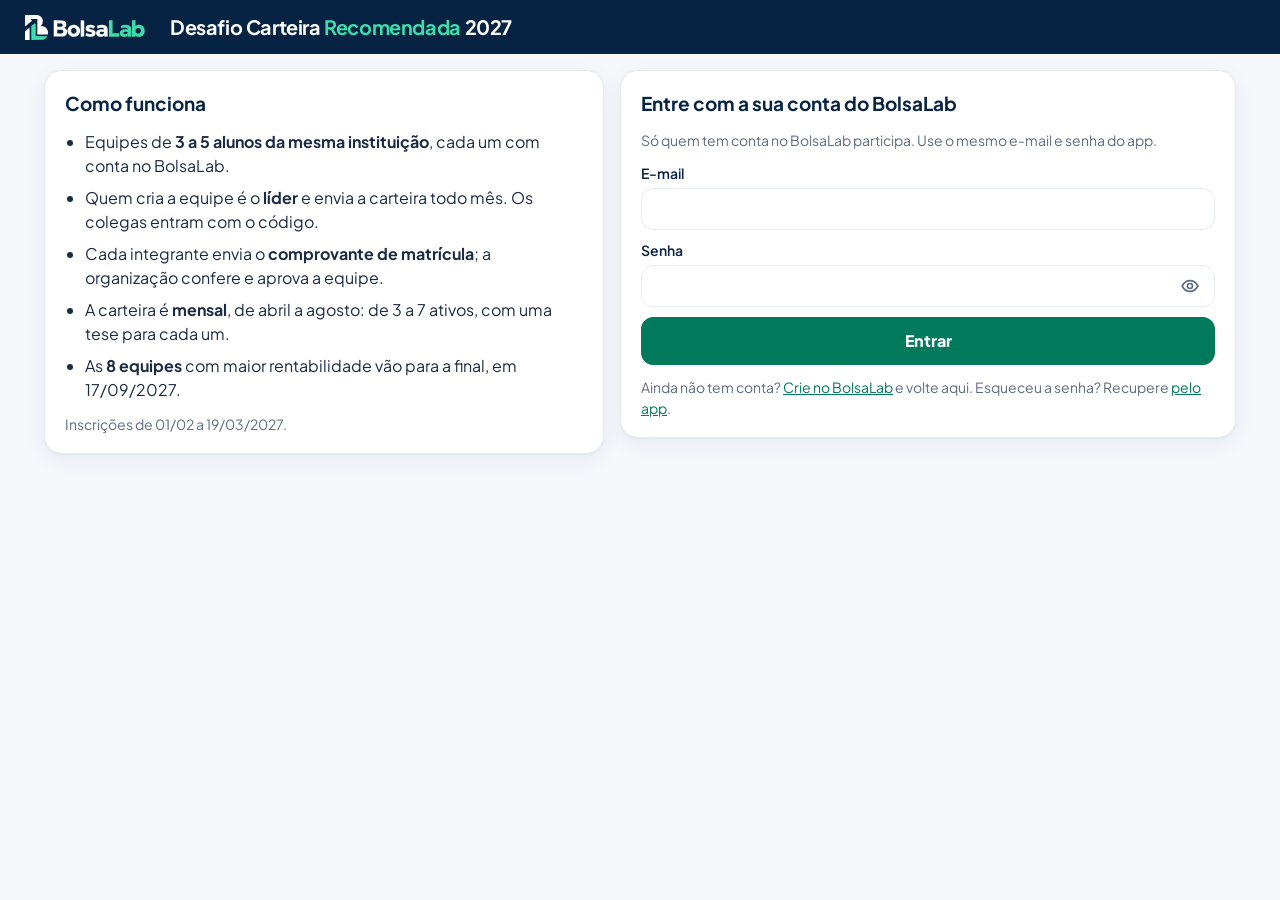
==== commit 36452e58: "Prévia: abas Equipe/Carteira/Ranking/Avisos; equipe só para consulta após as inscrições; carteira ab" ====
--- a/previa/index.html
+++ b/previa/index.html
@@ -6,7 +6,7 @@
 <meta name="robots" content="noindex, nofollow">
 <title>Inscrição · Desafio Carteira Recomendada 2027</title>
 <link rel="icon" href="../favicon.svg" type="image/svg+xml">
-<link rel="stylesheet" href="estilo.css?v=202611220356">
+<link rel="stylesheet" href="estilo.css?v=202611231048">
 </head>
 <body>
 <header class="topo">
@@ -22,8 +22,8 @@
 <main id="tela" aria-live="polite"><p class="carregando">Carregando…</p></main>
 
 <script src="supabase-2.118.0.js"></script>
-<script src="carteira.js?v=202611220356"></script>
-<script src="olho.js?v=202611220356"></script>
+<script src="carteira.js?v=202611231048"></script>
+<script src="olho.js?v=202611231048"></script>
 <script>
 // Área de inscrição do desafio (versão de teste: só testadores conseguem agir enquanto o desafio estiver fechado).
 // As regras de verdade estão no banco (migrações 053 e 054); esta página só chama as funções.
@@ -60,6 +60,9 @@
       rpc('desafio_meus_convites').catch(() => []),
     ]);
     Object.assign(estado, { situacao, equipe, ies, perfil, convites: convites ?? [] });
+    estado.avisos = equipe ? await rpc('desafio_meus_avisos').catch(() => []) : [];
+    // um login só: o gestor vai direto para a área da organização (a não ser que peça para ver como participante)
+    if (situacao?.gestor && !params.has('participante')) { location.replace('gestor.html'); return; }
   } catch (e) {
     estado.recado = msgErro(e);
   }
@@ -68,16 +71,34 @@
 
 function colunas(n) { tela.className = n > 1 ? `colunas-${n}` : ''; }
 
+// gestão da equipe (convidar, sair, comprovante...) só durante as inscrições.
+// O testador pode simular "inscrições encerradas" para ver como fica depois.
+function emGestao() {
+  const s = estado.situacao;
+  if (!s) return false;
+  return s.testador ? !estado.simularFechadas : !!s.inscricoes_abertas;
+}
+const ABAS = [['equipe', 'Equipe'], ['carteira', 'Carteira'], ['ranking', 'Ranking'], ['avisos', 'Avisos']];
+function avisosNovos() {
+  let visto = 0; try { visto = Number(localStorage.getItem('desafio:avisos-vistos') || 0); } catch { /* segue */ }
+  return (estado.avisos ?? []).filter((a) => a.id > visto).length;
+}
+
 function desenhar() {
   const s = estado;
   colunas(1);
-  const abas = s.equipe ? `<nav class="abas-topo" aria-label="Seções">
-      <button data-aba-topo="equipe" aria-current="${s.abaTopo !== 'carteira' ? 'page' : 'false'}">Equipe</button>
-      <button data-aba-topo="carteira" aria-current="${s.abaTopo === 'carteira' ? 'page' : 'false'}">Carteira</button></nav>` : '';
+  // depois das inscrições, a primeira aba é a da carteira
+  if (s.equipe && !s.abaTopo) s.abaTopo = emGestao() ? 'equipe' : 'carteira';
+  const novos = avisosNovos();
+  const abas = s.equipe ? `<nav class="abas-topo" aria-label="Seções">${ABAS.map(([id, nome]) =>
+      `<button data-aba-topo="${id}" aria-current="${s.abaTopo === id ? 'page' : 'false'}">${nome}${id === 'avisos' && novos ? ` <span class="contador-aba">${novos}</span>` : ''}</button>`).join('')}</nav>` : '';
+  const simular = s.equipe && s.situacao?.testador
+    ? `<select id="simular" class="simular" aria-label="Simular período (só testes)"><option value="">Teste: inscrições abertas</option><option value="1" ${s.simularFechadas ? 'selected' : ''}>Teste: encerradas</option></select>` : '';
   topoDireita.innerHTML = s.sessao
-    ? `${abas}${s.situacao?.testador && !s.situacao?.liberado ? '<span class="faixa-teste">MODO TESTE</span> ' : ''}<button class="sair" id="sair">Sair</button>`
+    ? `${abas}${s.situacao?.testador && !s.situacao?.liberado ? '<span class="faixa-teste">MODO TESTE</span> ' : ''}${simular}${s.situacao?.gestor ? '<a class="sair" href="gestor.html" style="text-decoration:none">Organização</a> ' : ''}<button class="sair" id="sair">Sair</button>`
     : '';
   topoDireita.querySelectorAll('[data-aba-topo]').forEach((b) => b.addEventListener('click', () => { s.abaTopo = b.dataset.abaTopo; desenhar(); }));
+  document.getElementById('simular')?.addEventListener('change', (ev) => { s.simularFechadas = !!ev.target.value; s.abaTopo = s.simularFechadas ? 'carteira' : 'equipe'; desenhar(); });
   document.getElementById('sair')?.addEventListener('click', async () => { await sb.auth.signOut(); location.reload(); });
 
   if (!s.sessao) return desenharEntrada();
@@ -92,7 +113,14 @@
     ligarCarteira();
     return;
   }
-  if (s.equipe) { colunas(3); tela.innerHTML = recado + htmlEquipe(!!podeAgir); ligarEquipe(); ligarCpf(); return; }
+  if (s.equipe && s.abaTopo === 'ranking') { tela.className = 'estreito'; tela.innerHTML = recado + htmlRanking(); return; }
+  if (s.equipe && s.abaTopo === 'avisos') {
+    tela.className = 'estreito'; tela.innerHTML = recado + htmlAvisos();
+    try { localStorage.setItem('desafio:avisos-vistos', String(Math.max(0, ...(s.avisos ?? []).map((a) => a.id)))); } catch { /* segue */ }
+    return;
+  }
+  if (s.equipe && !emGestao()) { colunas(2); tela.innerHTML = recado + htmlEquipeFechada(); return; }
+  if (s.equipe) { colunas(3); tela.innerHTML = recado + htmlEquipe(true); ligarEquipe(); ligarCpf(); return; }
   if (!podeAgir) {
     const inicio = s.situacao ? new Date(s.situacao.inscricoes_inicio).toLocaleDateString('pt-BR') : '01/02/2027';
     tela.innerHTML = recado + `<section class="cartao"><h2>As inscrições ainda não abriram</h2>
@@ -264,6 +292,52 @@
   pendente: ['Sem comprovante', 'selo-espera'], enviado: ['Em análise', 'selo-espera'],
   aprovado: ['Aprovado', 'selo-ok'], recusado: ['Recusado', 'selo-nao'],
 };
+const dataHora = (d) => d ? new Date(d).toLocaleString('pt-BR', { day: '2-digit', month: '2-digit', year: 'numeric', hour: '2-digit', minute: '2-digit' }) : '';
+
+// depois das inscrições: só as informações da equipe, sem convites nem mudanças
+function htmlEquipeFechada() {
+  const e = estado.equipe, eu = estado.sessao.user.id;
+  const membros = [...(e.integrantes ?? [])].sort((a, b) => b.lider - a.lider);
+  const [sit, sitClasse] = SITUACAO[e.situacao] ?? [e.situacao, 'selo-espera'];
+  return `<section class="cartao">
+    <div class="equipe-topo"><div><h2>${esc(e.nome)}</h2><p class="suave">${esc(e.ies)}</p></div><span class="selo ${sitClasse}">${sit}</span></div>
+    ${e.situacao === 'aprovada'
+      ? `<p class="ok">Inscrição aprovada em ${dataHora(e.aprovada_em)}.</p>${e.fora_do_desafio ? `<p class="erro">A equipe não enviou a ${esc((e.mes_perdido || '').toLowerCase())} e está fora do desafio.</p>` : ''}`
+      : '<p class="erro">A inscrição não foi aprovada até o fim do prazo, então a equipe não participa do desafio.</p>'}
+    <p class="suave">As inscrições terminaram: a equipe não pode mais ser alterada.</p>
+    ${e.eu_lider ? '<p>Você é o líder: é quem envia a carteira de cada mês, na aba <strong>Carteira</strong>.</p>' : '<p>O líder envia a carteira de cada mês. Você acompanha na aba <strong>Carteira</strong>.</p>'}
+  </section>
+  <section class="cartao">
+    <h2>Integrantes (${membros.length})</h2>
+    <ul class="integrantes">${membros.map((m) => `<li class="${m.lider ? 'eh-lider' : ''}">
+      <span class="avatar">${m.foto ? `<img src="${esc(m.foto)}" alt="">` : esc((m.nome || '?').split(' ').map((x) => x[0]).slice(0, 2).join('').toUpperCase())}</span>
+      <div><div class="nome">${esc(m.nome || 'Sem nome')}${m.user_id === eu ? ' <span class="suave" style="font-weight:500">(você)</span>' : ''}
+        ${m.lider ? '<span class="selo-lider">Líder</span>' : ''}</div>
+        <div class="suave">${esc(m.curso)} · ${esc(m.periodo)} per.</div></div>
+      <span></span></li>`).join('')}</ul>
+  </section>`;
+}
+
+function htmlRanking() {
+  return `<section class="cartao">
+    <h2>Ranking do desafio</h2>
+    <p>O ranking começa com a carteira de abril, a partir de <strong>01/04/2027</strong>.</p>
+    <p class="suave">Aqui vão aparecer a posição de cada equipe, a rentabilidade do mês e a acumulada, comparadas com o Ibovespa e o CDI. As teses não aparecem para as outras equipes.</p>
+  </section>`;
+}
+
+function htmlAvisos() {
+  const lista = estado.avisos ?? [];
+  return `<section class="cartao">
+    <h2>Avisos da organização</h2>
+    ${lista.length ? `<ul class="avisos">${lista.map((a) => `<li>
+      <div class="aviso-topo"><strong>${esc(a.titulo)}</strong>${a.so_minha_equipe ? '<span class="selo selo-espera">Só para a sua equipe</span>' : ''}</div>
+      <p class="suave">${dataHora(a.criado_em)}</p>
+      <p class="texto-longo">${esc(a.texto)}</p></li>`).join('')}</ul>`
+    : '<p class="suave">Nenhum aviso por enquanto. Os avisos da organização aparecem aqui.</p>'}
+  </section>`;
+}
+
 function htmlEquipe(gestao) {
   const e = estado.equipe, eu = estado.sessao.user.id;
   const membros = e.integrantes ?? [];
@@ -283,7 +357,8 @@
       <span class="selo ${sitClasse}">${sit}</span>
     </div>
     ${e.situacao === 'recusada' && e.motivo ? `<p class="erro">Motivo: ${esc(e.motivo)}</p>` : ''}
-    ${e.situacao === 'aprovada' ? '<p class="ok">Equipe aprovada! A carteira de abril é enviada de 22 a 31/03/2027.</p>' : `
+    ${e.situacao === 'aprovada' ? `<p class="ok">Inscrição aprovada em ${dataHora(e.aprovada_em)}. A carteira de abril é enviada de 22 a 31/03/2027.</p>
+      ${e.eu_lider ? '<p class="atencao">Qualquer mudança na equipe (entrar, sair, remover ou trocar o líder) volta a inscrição para análise.</p>' : ''}` : `
     <div><p style="font-weight:700;color:var(--marinho)">Para a equipe ser aprovada:</p>
       <ol class="passos">${passos.map(([feito, t]) => `<li class="${feito ? 'feito' : ''}">${t}</li>`).join('')}</ol></div>`}
     ${!gestao ? '<p class="suave">As inscrições terminaram: a equipe não pode mais ser alterada.</p>' : ''}
--- a/previa/estilo.css
+++ b/previa/estilo.css
@@ -178,3 +178,21 @@
 .texto-longo { white-space: pre-wrap; font-size: 14px; color: var(--texto); margin: 4px 0 0; }
 @media (min-width: 900px) { .carteira-texto textarea { min-height: 230px; } .posicoes li { padding-top: 2px; padding-bottom: 2px; } .checagem { gap: 2px; font-size: 13px; } }
 @media (min-width: 900px) { .rolavel { max-height: calc(100vh - 250px); overflow: auto; } }
+.contador-aba { display: inline-grid; place-items: center; min-width: 18px; height: 18px; padding: 0 5px; border-radius: 999px; background: #F5C451; color: #062344; font-size: 11px; font-weight: 800; margin-left: 2px; }
+.simular { width: auto; min-height: 32px; padding: 4px 8px; font-size: 13px; border-radius: 10px; background: #0B2E57; color: #fff; border: 1px solid rgba(255,255,255,.3); }
+.avisos { list-style: none; margin: 0; padding: 0; display: grid; gap: 14px; }
+.avisos li { border-top: 1px solid var(--linha); padding-top: 12px; }
+.avisos li:first-child { border-top: 0; padding-top: 0; }
+.aviso-topo { display: flex; gap: 8px; align-items: center; flex-wrap: wrap; }
+.aviso-topo strong { color: var(--marinho); font-size: 16px; }
+#salvar-rascunho { min-height: 38px; font-size: 14px; }
+@media (max-width: 899px) {
+  .topo-linha { flex-wrap: wrap; gap: 10px; }
+  #topo-direita { width: 100%; justify-content: flex-start; }
+  .abas-topo { width: 100%; display: grid; grid-template-columns: repeat(4, 1fr); margin: 0; }
+  .abas-topo button { padding: 8px 4px; }
+}
+@media (min-width: 900px) { .topo h1 { font-size: clamp(17px, 1.55vw, 22px); white-space: nowrap; } }
+@media (min-width: 900px) { #topo-direita { flex-wrap: nowrap; } .faixa-teste { white-space: nowrap; } }
+.atencao { background: var(--ambar-fundo); color: var(--ambar-texto); padding: 8px 12px; border-radius: 12px; font-size: 13px; font-weight: 600; }
+.abas-topo button { white-space: nowrap; }
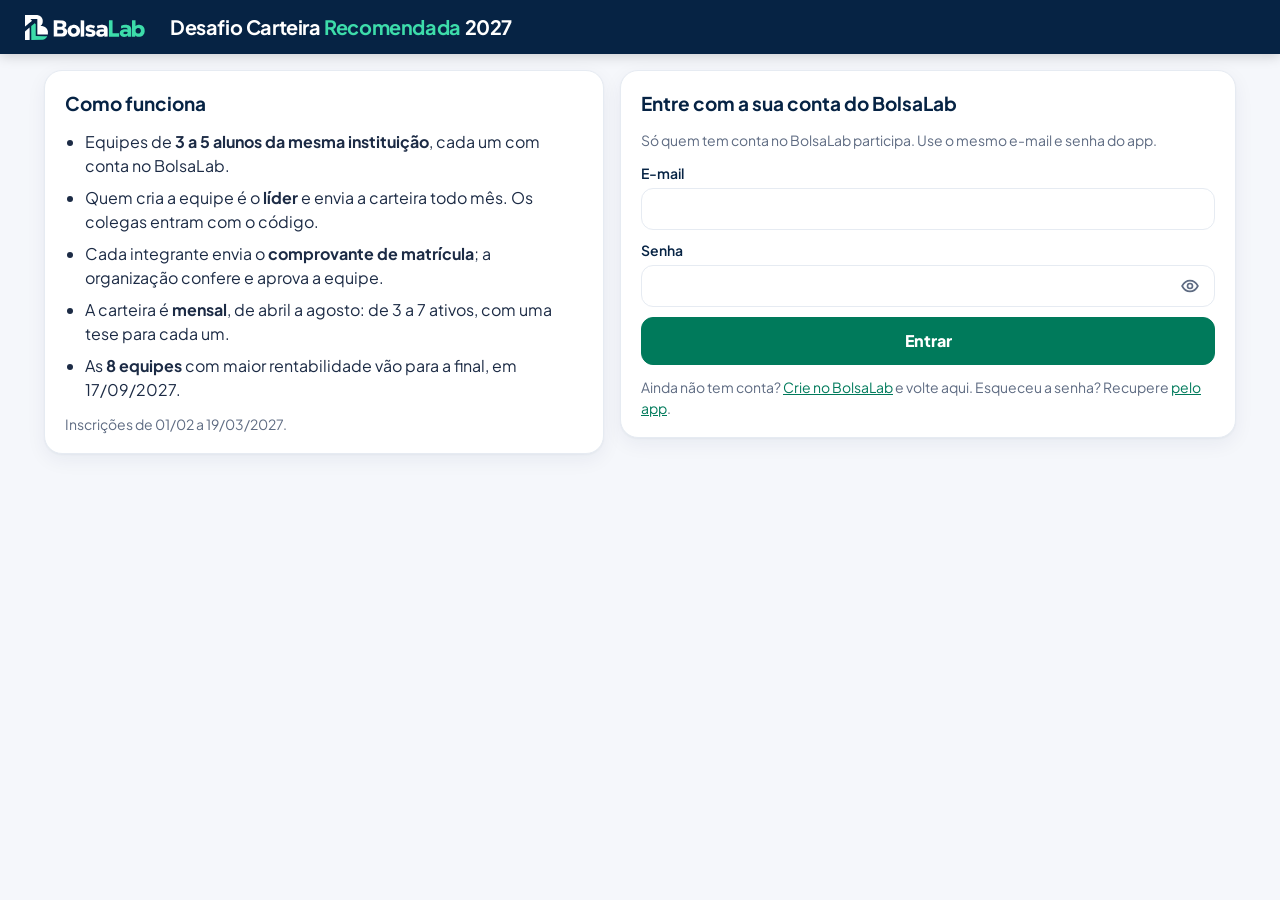
==== commit d45d1506: "Prévia: faixa do topo fixa ao rolar a página Co-Authored-By: Claude Opus 5.5 <noreply@anthropic.com>" ====
--- a/previa/index.html
+++ b/previa/index.html
@@ -6,7 +6,7 @@
 <meta name="robots" content="noindex, nofollow">
 <title>Inscrição · Desafio Carteira Recomendada 2027</title>
 <link rel="icon" href="../favicon.svg" type="image/svg+xml">
-<link rel="stylesheet" href="estilo.css?v=202611231048">
+<link rel="stylesheet" href="estilo.css?v=202611231057">
 </head>
 <body>
 <header class="topo">
@@ -22,8 +22,8 @@
 <main id="tela" aria-live="polite"><p class="carregando">Carregando…</p></main>
 
 <script src="supabase-2.118.0.js"></script>
-<script src="carteira.js?v=202611231048"></script>
-<script src="olho.js?v=202611231048"></script>
+<script src="carteira.js?v=202611231057"></script>
+<script src="olho.js?v=202611231057"></script>
 <script>
 // Área de inscrição do desafio (versão de teste: só testadores conseguem agir enquanto o desafio estiver fechado).
 // As regras de verdade estão no banco (migrações 053 e 054); esta página só chama as funções.
@@ -87,6 +87,7 @@
 function desenhar() {
   const s = estado;
   colunas(1);
+  document.body.classList.toggle('com-abas', !!s.equipe);
   // depois das inscrições, a primeira aba é a da carteira
   if (s.equipe && !s.abaTopo) s.abaTopo = emGestao() ? 'equipe' : 'carteira';
   const novos = avisosNovos();
@@ -119,7 +120,12 @@
     try { localStorage.setItem('desafio:avisos-vistos', String(Math.max(0, ...(s.avisos ?? []).map((a) => a.id)))); } catch { /* segue */ }
     return;
   }
-  if (s.equipe && !emGestao()) { colunas(2); tela.innerHTML = recado + htmlEquipeFechada(); return; }
+  if (s.equipe && !emGestao()) {
+    colunas(2); tela.innerHTML = recado + htmlEquipeFechada();
+    tela.querySelectorAll('[data-lider]').forEach((b) => b.addEventListener('click', () =>
+      confirmarDuasVezes(b, 'Confirmar?', () => acao(() => rpc('desafio_passar_lideranca', { p_user_id: b.dataset.lider }), 'Liderança passada.'))));
+    return;
+  }
   if (s.equipe) { colunas(3); tela.innerHTML = recado + htmlEquipe(true); ligarEquipe(); ligarCpf(); return; }
   if (!podeAgir) {
     const inicio = s.situacao ? new Date(s.situacao.inscricoes_inicio).toLocaleDateString('pt-BR') : '01/02/2027';
@@ -313,8 +319,10 @@
       <span class="avatar">${m.foto ? `<img src="${esc(m.foto)}" alt="">` : esc((m.nome || '?').split(' ').map((x) => x[0]).slice(0, 2).join('').toUpperCase())}</span>
       <div><div class="nome">${esc(m.nome || 'Sem nome')}${m.user_id === eu ? ' <span class="suave" style="font-weight:500">(você)</span>' : ''}
         ${m.lider ? '<span class="selo-lider">Líder</span>' : ''}</div>
-        <div class="suave">${esc(m.curso)} · ${esc(m.periodo)} per.</div></div>
+        <div class="suave">${esc(m.curso)} · ${esc(m.periodo)} per.</div>
+        ${e.eu_lider && m.user_id !== eu ? `<div class="acoes-membro"><button class="botao-link" data-lider="${m.user_id}">Passar liderança</button></div>` : ''}</div>
       <span></span></li>`).join('')}</ul>
+    ${e.eu_lider && membros.length > 1 ? '<p class="suave">A liderança pode ser passada a qualquer momento. Quem for líder envia as carteiras.</p>' : ''}
   </section>`;
 }
 
@@ -358,7 +366,7 @@
     </div>
     ${e.situacao === 'recusada' && e.motivo ? `<p class="erro">Motivo: ${esc(e.motivo)}</p>` : ''}
     ${e.situacao === 'aprovada' ? `<p class="ok">Inscrição aprovada em ${dataHora(e.aprovada_em)}. A carteira de abril é enviada de 22 a 31/03/2027.</p>
-      ${e.eu_lider ? '<p class="atencao">Qualquer mudança na equipe (entrar, sair, remover ou trocar o líder) volta a inscrição para análise.</p>' : ''}` : `
+      ${e.eu_lider ? '<p class="atencao">Qualquer mudança de integrantes (entrar, sair ou remover) volta a inscrição para análise. Trocar o líder não.</p>' : ''}` : `
     <div><p style="font-weight:700;color:var(--marinho)">Para a equipe ser aprovada:</p>
       <ol class="passos">${passos.map(([feito, t]) => `<li class="${feito ? 'feito' : ''}">${t}</li>`).join('')}</ol></div>`}
     ${!gestao ? '<p class="suave">As inscrições terminaram: a equipe não pode mais ser alterada.</p>' : ''}
--- a/previa/estilo.css
+++ b/previa/estilo.css
@@ -196,3 +196,9 @@
 @media (min-width: 900px) { #topo-direita { flex-wrap: nowrap; } .faixa-teste { white-space: nowrap; } }
 .atencao { background: var(--ambar-fundo); color: var(--ambar-texto); padding: 8px 12px; border-radius: 12px; font-size: 13px; font-weight: 600; }
 .abas-topo button { white-space: nowrap; }
+/* faixa do topo fica parada ao rolar a página */
+.topo { position: sticky; top: 0; z-index: 30; box-shadow: 0 2px 12px rgb(0 0 0 / .18); }
+main { position: relative; z-index: 1; }
+/* no celular, com as abas, o título some da faixa para ela não ocupar a tela */
+@media (max-width: 899px) { body.com-abas .topo-titulo { display: none; } body.com-abas .topo { padding-bottom: 12px; } body.com-abas main { margin-top: 12px; } }
+@media (max-width: 899px) { .topo-dentro { position: relative; } #sair { position: absolute; top: 0; right: 0; } }
